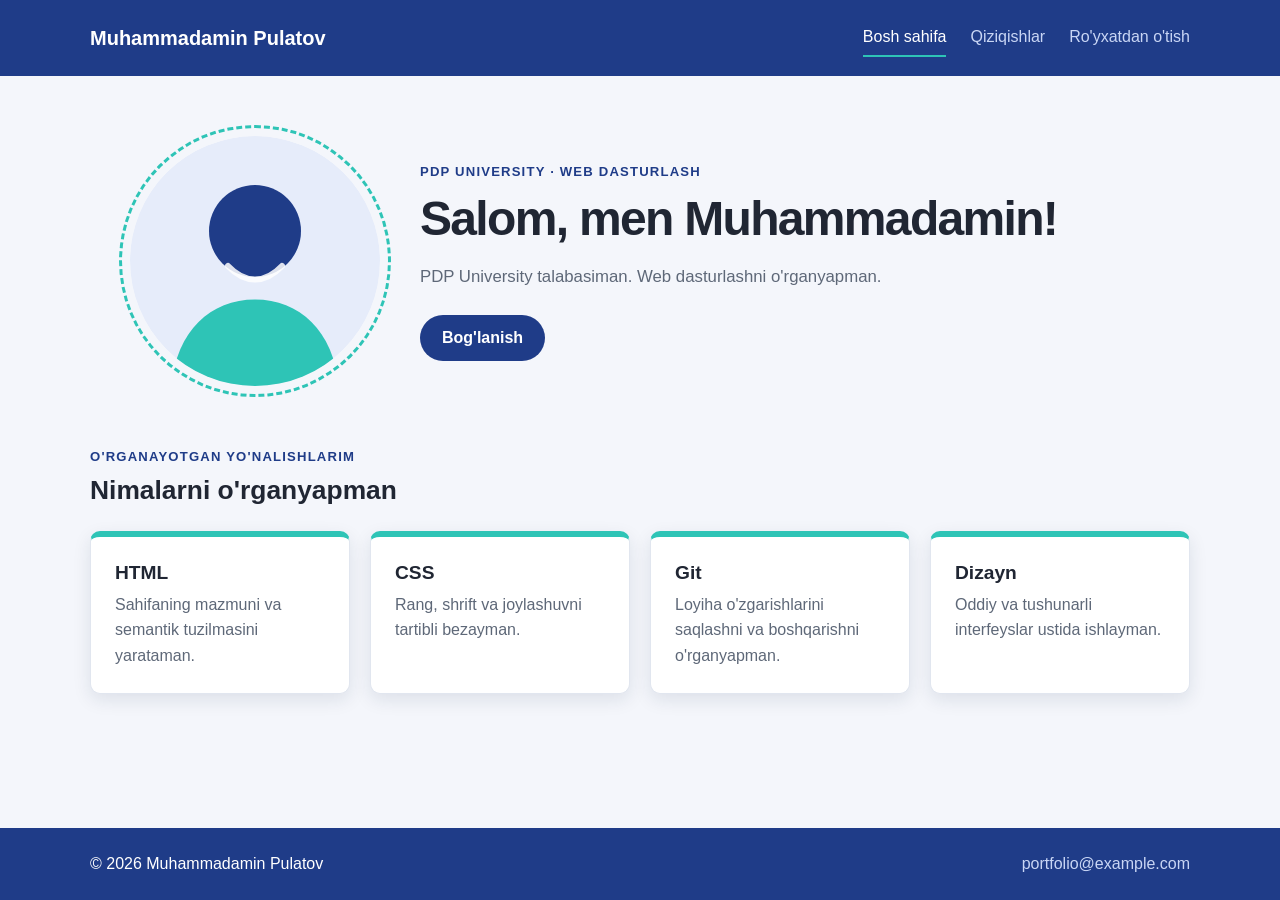
==== students/muhammadamin-pulatov/FlexBox/index.html @ 7900b641 "09-flexbox-homepage: portfolio layout Co-authored-by: Copilot <223556219+Copilot@users.noreply.githu" ====
<!doctype html>
<html lang="uz">
<head>
  <meta charset="utf-8">
  <meta name="viewport" content="width=device-width, initial-scale=1">
  <meta name="description" content="Web dasturlashni o'rganayotgan talabaning sodda portfolio sahifasi.">
  <title>Bosh sahifa | Portfolio</title>
  <link rel="stylesheet" href="css/style.css">
</head>
<body>
  <header class="navbar">
    <div class="navbar-inner">
      <a class="logo" href="index.html">Muhammadamin Pulatov</a>
      <nav aria-label="Asosiy menyu">
        <ul class="menu">
          <li><a href="index.html" aria-current="page">Bosh sahifa</a></li>
          <li><a href="pages/qiziqishlar.html">Qiziqishlar</a></li>
          <li><a href="pages/register.html">Ro'yxatdan o'tish</a></li>
        </ul>
      </nav>
    </div>
  </header>

  <main class="container">
    <section class="hero" aria-labelledby="hero-title">
      <img class="hero-img" src="images/portrait.svg" alt="Portfolio uchun sodda profil rasmi">
      <div class="hero-text">
        <p class="eyebrow">PDP University · Web dasturlash</p>
        <h1 id="hero-title">Salom, men Muhammadamin!</h1>
        <p>PDP University talabasiman. Web dasturlashni o'rganyapman.</p>
        <a class="btn" href="pages/register.html">Bog'lanish</a>
      </div>
    </section>

    <section class="section" aria-labelledby="skills-title">
      <div class="section-heading">
        <p class="eyebrow">O'rganayotgan yo'nalishlarim</p>
        <h2 id="skills-title">Nimalarni o'rganyapman</h2>
      </div>
      <div class="cards">
        <article class="card">
          <h3>HTML</h3>
          <p>Sahifaning mazmuni va semantik tuzilmasini yarataman.</p>
        </article>
        <article class="card">
          <h3>CSS</h3>
          <p>Rang, shrift va joylashuvni tartibli bezayman.</p>
        </article>
        <article class="card">
          <h3>Git</h3>
          <p>Loyiha o'zgarishlarini saqlashni va boshqarishni o'rganyapman.</p>
        </article>
        <article class="card">
          <h3>Dizayn</h3>
          <p>Oddiy va tushunarli interfeyslar ustida ishlayman.</p>
        </article>
      </div>
    </section>
  </main>

  <footer class="footer">
    <div class="footer-inner">
      <p>© 2026 Muhammadamin Pulatov</p>
      <a href="mailto:portfolio@example.com">portfolio@example.com</a>
    </div>
  </footer>
</body>
</html>
---- students/muhammadamin-pulatov/FlexBox/css/style.css ----
:root {
  color-scheme: light;
  --navy: #1f3c88;
  --teal: #2ec4b6;
  --ink: #202633;
  --muted: #5e6878;
  --page: #f4f6fb;
  --white: #ffffff;
  --line: #e1e6ef;
  --shadow: 0 6px 18px rgb(20 35 70 / 10%);
}

* {
  box-sizing: border-box;
}

body {
  min-width: 320px;
  min-height: 100vh;
  margin: 0;
  display: flex;
  flex-direction: column;
  background: var(--page);
  color: var(--ink);
  font-family: Arial, Helvetica, sans-serif;
  line-height: 1.6;
}

a {
  color: inherit;
}

button,
input,
select {
  font: inherit;
}

:focus-visible {
  outline: 3px solid var(--teal);
  outline-offset: 4px;
}

.navbar {
  background: var(--navy);
}

.navbar-inner,
.footer-inner {
  width: min(1100px, calc(100% - 48px));
  margin: 0 auto;
  display: flex;
  align-items: center;
  justify-content: space-between;
  gap: 24px;
}

.navbar-inner {
  min-height: 76px;
}

.logo {
  color: var(--white);
  font-size: 1.25rem;
  font-weight: 700;
  text-decoration: none;
  white-space: nowrap;
}

.menu {
  display: flex;
  align-items: center;
  gap: 24px;
  margin: 0;
  padding: 0;
  list-style: none;
}

.menu a {
  display: inline-block;
  padding: 5px 0;
  border-bottom: 2px solid transparent;
  color: #c9d6f5;
  text-decoration: none;
}

.menu a:hover,
.menu a[aria-current="page"] {
  border-bottom-color: var(--teal);
  color: var(--white);
}

.container {
  width: min(1100px, calc(100% - 48px));
  margin: 0 auto;
  flex: 1;
}

.hero {
  display: flex;
  align-items: center;
  gap: 40px;
  padding: 60px 40px;
}

.hero-img {
  width: 250px;
  height: 250px;
  flex: 0 0 250px;
  border-radius: 50%;
  outline: 3px dashed var(--teal);
  outline-offset: 8px;
  object-fit: cover;
}

.hero-text {
  flex: 1;
  max-width: 680px;
}

.eyebrow {
  margin: 0 0 8px;
  color: var(--navy);
  font-size: 0.82rem;
  font-weight: 700;
  letter-spacing: 0.09em;
  text-transform: uppercase;
}

h1,
h2,
h3,
p {
  margin-top: 0;
}

h1,
h2,
h3 {
  line-height: 1.2;
}

h1 {
  max-width: 760px;
  margin-bottom: 16px;
  font-size: clamp(2rem, 4vw, 3rem);
  letter-spacing: -0.035em;
}

h2 {
  margin-bottom: 10px;
  font-size: 1.65rem;
}

h3 {
  margin-bottom: 8px;
  font-size: 1.2rem;
}

.hero-text > p:not(.eyebrow),
.intro {
  max-width: 640px;
  margin-bottom: 24px;
  color: var(--muted);
  font-size: 1.05rem;
}

.btn {
  display: inline-flex;
  align-items: center;
  justify-content: center;
  min-height: 46px;
  padding: 10px 22px;
  border: 0;
  border-radius: 999px;
  background: var(--navy);
  color: var(--white);
  font-weight: 700;
  text-decoration: none;
  cursor: pointer;
  transition: background-color 160ms ease, transform 160ms ease;
}

.btn:hover {
  transform: translateY(-2px);
  background: #162d69;
}

.btn:disabled {
  transform: none;
  background: #7b879f;
  cursor: not-allowed;
}

.section {
  padding: 0 0 72px;
}

.section-heading {
  margin-bottom: 24px;
}

.section-heading > p:last-child {
  margin-bottom: 0;
}

.cards {
  display: flex;
  flex-wrap: wrap;
  gap: 20px;
}

.card {
  min-width: 200px;
  flex: 1;
  padding: 24px;
  border: 1px solid var(--line);
  border-top: 6px solid var(--teal);
  border-radius: 10px;
  background: var(--white);
  box-shadow: var(--shadow);
}

.card p {
  margin-bottom: 0;
  color: var(--muted);
}

.page-content {
  padding-top: 64px;
}

.page-content .section {
  padding-bottom: 80px;
}

.contact-layout {
  display: flex;
  align-items: flex-start;
  gap: 48px;
}

.contact-copy,
.contact-form {
  flex: 1;
}

.contact-email a {
  color: var(--navy);
  font-weight: 700;
}

.contact-form {
  display: flex;
  flex-direction: column;
  gap: 10px;
}

.contact-form h2,
.contact-form .form-note {
  margin-bottom: 0;
}

.form-note {
  color: var(--muted);
  font-size: 0.92rem;
}

.contact-form label {
  margin-top: 6px;
  font-weight: 700;
}

.contact-form input,
.contact-form select {
  width: 100%;
  min-height: 44px;
  padding: 8px 12px;
  border: 1px solid #c8d0df;
  border-radius: 6px;
  background: var(--white);
  color: var(--ink);
}

.contact-form .btn {
  align-self: flex-start;
  margin-top: 10px;
}

.footer {
  background: var(--navy);
  color: var(--white);
}

.footer-inner {
  min-height: 72px;
  flex-wrap: wrap;
  padding: 16px 0;
}

.footer-inner p {
  margin: 0;
}

.footer-inner a {
  color: #c9d6f5;
  text-decoration: none;
}

.footer-inner a:hover {
  color: var(--white);
  text-decoration: underline;
}

@media (max-width: 720px) {
  .navbar-inner {
    align-items: flex-start;
    flex-direction: column;
    gap: 8px;
    padding: 16px 0;
  }

  .menu {
    flex-wrap: wrap;
    gap: 8px 20px;
  }

  .hero {
    align-items: flex-start;
    flex-direction: column;
    gap: 32px;
    padding: 48px 0 56px;
  }

  .hero-img {
    width: 190px;
    height: 190px;
    flex-basis: 190px;
    align-self: center;
  }

  .contact-layout {
    flex-direction: column;
    gap: 20px;
  }

  .contact-form {
    width: 100%;
  }
}

@media (max-width: 480px) {
  .navbar-inner,
  .footer-inner,
  .container {
    width: min(100% - 32px, 1100px);
  }

  .menu {
    gap: 6px 14px;
  }

  .menu a {
    font-size: 0.93rem;
  }

  .hero {
    padding-bottom: 56px;
  }

  .card {
    min-width: 100%;
  }

  .footer-inner {
    align-items: flex-start;
    flex-direction: column;
    gap: 4px;
  }
}

@media (prefers-reduced-motion: reduce) {
  *,
  *::before,
  *::after {
    scroll-behavior: auto !important;
    transition-duration: 0.01ms !important;
    animation-duration: 0.01ms !important;
    animation-iteration-count: 1 !important;
  }
}
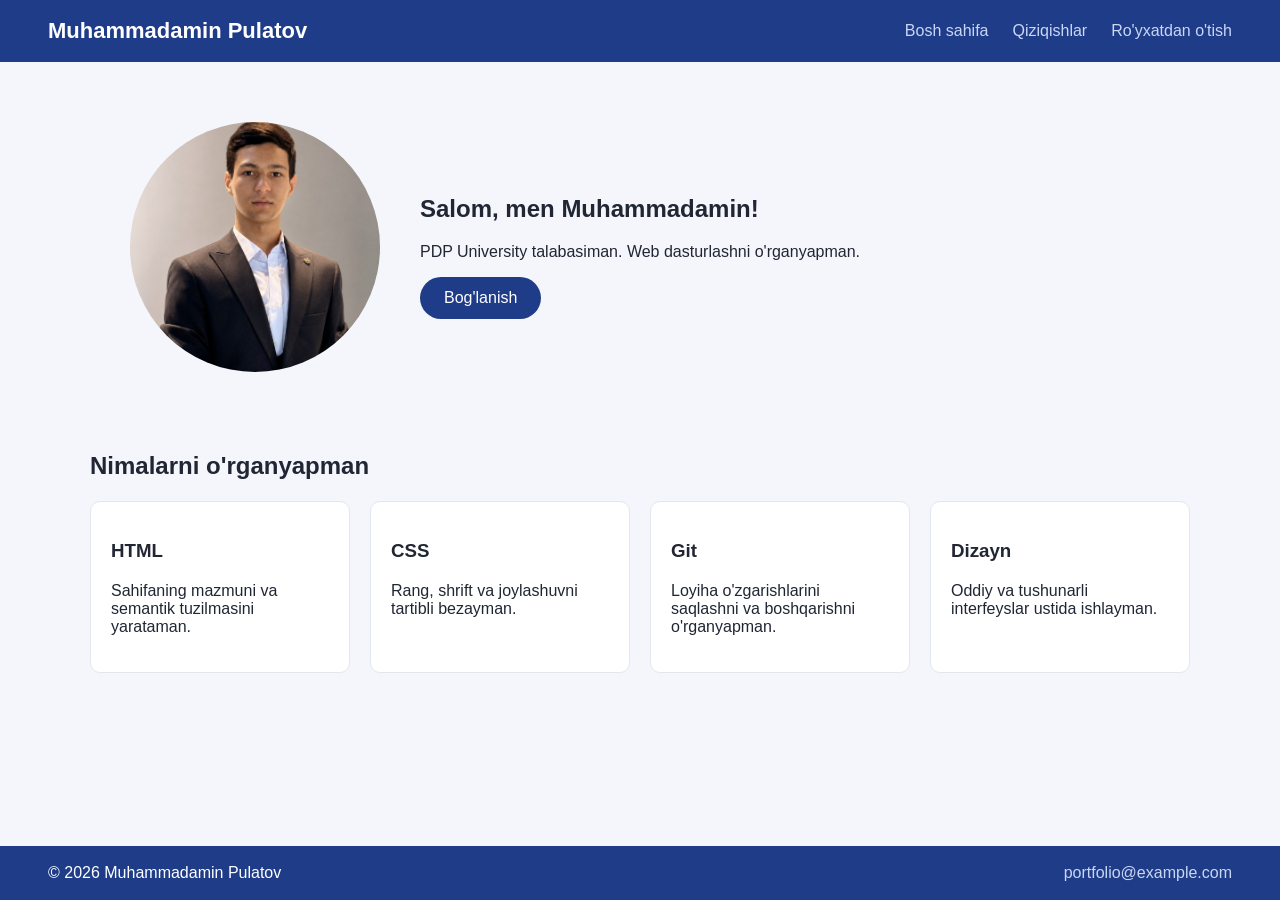
==== commit d368c026: "09-flexbox-homepage: simplify portfolio code Co-authored-by: Copilot <223556219+Copilot@users.norepl" ====
--- a/students/muhammadamin-pulatov/FlexBox/index.html
+++ b/students/muhammadamin-pulatov/FlexBox/index.html
@@ -9,34 +9,28 @@
 </head>
 <body>
   <header class="navbar">
-    <div class="navbar-inner">
-      <a class="logo" href="index.html">Muhammadamin Pulatov</a>
-      <nav aria-label="Asosiy menyu">
-        <ul class="menu">
-          <li><a href="index.html" aria-current="page">Bosh sahifa</a></li>
-          <li><a href="pages/qiziqishlar.html">Qiziqishlar</a></li>
-          <li><a href="pages/register.html">Ro'yxatdan o'tish</a></li>
-        </ul>
-      </nav>
-    </div>
+    <a class="logo" href="index.html">Muhammadamin Pulatov</a>
+    <nav aria-label="Asosiy menyu">
+      <ul class="menu">
+        <li><a href="index.html" aria-current="page">Bosh sahifa</a></li>
+        <li><a href="pages/qiziqishlar.html">Qiziqishlar</a></li>
+        <li><a href="pages/register.html">Ro'yxatdan o'tish</a></li>
+      </ul>
+    </nav>
   </header>
 
   <main class="container">
-    <section class="hero" aria-labelledby="hero-title">
-      <img class="hero-img" src="images/portrait.svg" alt="Portfolio uchun sodda profil rasmi">
+    <section class="hero">
+      <img class="hero-img" src="images/portrait.jpg" alt="Muhammadamin Pulatov surati">
       <div class="hero-text">
-        <p class="eyebrow">PDP University · Web dasturlash</p>
-        <h1 id="hero-title">Salom, men Muhammadamin!</h1>
+        <h1>Salom, men Muhammadamin!</h1>
         <p>PDP University talabasiman. Web dasturlashni o'rganyapman.</p>
         <a class="btn" href="pages/register.html">Bog'lanish</a>
       </div>
     </section>
 
-    <section class="section" aria-labelledby="skills-title">
-      <div class="section-heading">
-        <p class="eyebrow">O'rganayotgan yo'nalishlarim</p>
-        <h2 id="skills-title">Nimalarni o'rganyapman</h2>
-      </div>
+    <section class="skills">
+      <h2>Nimalarni o'rganyapman</h2>
       <div class="cards">
         <article class="card">
           <h3>HTML</h3>
@@ -59,10 +53,8 @@
   </main>
 
   <footer class="footer">
-    <div class="footer-inner">
-      <p>© 2026 Muhammadamin Pulatov</p>
-      <a href="mailto:portfolio@example.com">portfolio@example.com</a>
-    </div>
+    <p>© 2026 Muhammadamin Pulatov</p>
+    <a href="mailto:portfolio@example.com">portfolio@example.com</a>
   </footer>
 </body>
 </html>
--- a/students/muhammadamin-pulatov/FlexBox/css/style.css
+++ b/students/muhammadamin-pulatov/FlexBox/css/style.css
@@ -1,75 +1,37 @@
-:root {
-  color-scheme: light;
-  --navy: #1f3c88;
-  --teal: #2ec4b6;
-  --ink: #202633;
-  --muted: #5e6878;
-  --page: #f4f6fb;
-  --white: #ffffff;
-  --line: #e1e6ef;
-  --shadow: 0 6px 18px rgb(20 35 70 / 10%);
-}
-
 * {
   box-sizing: border-box;
 }
 
 body {
-  min-width: 320px;
   min-height: 100vh;
   margin: 0;
   display: flex;
   flex-direction: column;
-  background: var(--page);
-  color: var(--ink);
-  font-family: Arial, Helvetica, sans-serif;
-  line-height: 1.6;
+  background: #f4f6fb;
+  color: #202633;
+  font: 16px Arial, sans-serif;
 }
 
-a {
-  color: inherit;
-}
-
-button,
-input,
-select {
-  font: inherit;
-}
-
-:focus-visible {
-  outline: 3px solid var(--teal);
-  outline-offset: 4px;
-}
-
-.navbar {
-  background: var(--navy);
-}
-
-.navbar-inner,
-.footer-inner {
-  width: min(1100px, calc(100% - 48px));
-  margin: 0 auto;
+.navbar,
+.footer {
   display: flex;
   align-items: center;
   justify-content: space-between;
   gap: 24px;
-}
-
-.navbar-inner {
-  min-height: 76px;
+  padding: 18px 48px;
+  background: #1f3c88;
+  color: white;
 }
 
 .logo {
-  color: var(--white);
-  font-size: 1.25rem;
-  font-weight: 700;
+  color: white;
+  font-size: 22px;
+  font-weight: bold;
   text-decoration: none;
-  white-space: nowrap;
 }
 
 .menu {
   display: flex;
-  align-items: center;
   gap: 24px;
   margin: 0;
   padding: 0;
@@ -77,17 +39,15 @@
 }
 
 .menu a {
-  display: inline-block;
-  padding: 5px 0;
+  padding-bottom: 4px;
   border-bottom: 2px solid transparent;
   color: #c9d6f5;
   text-decoration: none;
 }
 
-.menu a:hover,
-.menu a[aria-current="page"] {
-  border-bottom-color: var(--teal);
-  color: var(--white);
+.menu a:hover {
+  border-bottom-color: #2ec4b6;
+  color: white;
 }
 
 .container {
@@ -106,32 +66,12 @@
 .hero-img {
   width: 250px;
   height: 250px;
-  flex: 0 0 250px;
   border-radius: 50%;
-  outline: 3px dashed var(--teal);
-  outline-offset: 8px;
   object-fit: cover;
 }
 
 .hero-text {
   flex: 1;
-  max-width: 680px;
-}
-
-.eyebrow {
-  margin: 0 0 8px;
-  color: var(--navy);
-  font-size: 0.82rem;
-  font-weight: 700;
-  letter-spacing: 0.09em;
-  text-transform: uppercase;
-}
-
-h1,
-h2,
-h3,
-p {
-  margin-top: 0;
 }
 
 h1,
@@ -140,68 +80,17 @@
   line-height: 1.2;
 }
 
-h1 {
-  max-width: 760px;
-  margin-bottom: 16px;
-  font-size: clamp(2rem, 4vw, 3rem);
-  letter-spacing: -0.035em;
+.btn {
+  display: inline-block;
+  padding: 12px 24px;
+  border-radius: 999px;
+  background: #1f3c88;
+  color: white;
+  text-decoration: none;
 }
 
-h2 {
-  margin-bottom: 10px;
-  font-size: 1.65rem;
-}
-
-h3 {
-  margin-bottom: 8px;
-  font-size: 1.2rem;
-}
-
-.hero-text > p:not(.eyebrow),
-.intro {
-  max-width: 640px;
-  margin-bottom: 24px;
-  color: var(--muted);
-  font-size: 1.05rem;
-}
-
-.btn {
-  display: inline-flex;
-  align-items: center;
-  justify-content: center;
-  min-height: 46px;
-  padding: 10px 22px;
-  border: 0;
-  border-radius: 999px;
-  background: var(--navy);
-  color: var(--white);
-  font-weight: 700;
-  text-decoration: none;
-  cursor: pointer;
-  transition: background-color 160ms ease, transform 160ms ease;
-}
-
-.btn:hover {
-  transform: translateY(-2px);
-  background: #162d69;
-}
-
-.btn:disabled {
-  transform: none;
-  background: #7b879f;
-  cursor: not-allowed;
-}
-
-.section {
-  padding: 0 0 72px;
-}
-
-.section-heading {
-  margin-bottom: 24px;
-}
-
-.section-heading > p:last-child {
-  margin-bottom: 0;
+.skills {
+  padding-bottom: 60px;
 }
 
 .cards {
@@ -213,179 +102,83 @@
 .card {
   min-width: 200px;
   flex: 1;
-  padding: 24px;
-  border: 1px solid var(--line);
-  border-top: 6px solid var(--teal);
+  padding: 20px;
+  border: 1px solid #e1e6ef;
   border-radius: 10px;
-  background: var(--white);
-  box-shadow: var(--shadow);
+  background: white;
 }
 
-.card p {
-  margin-bottom: 0;
-  color: var(--muted);
+.page {
+  padding: 40px 0;
 }
 
-.page-content {
-  padding-top: 64px;
+.contact {
+  display: flex;
+  gap: 40px;
 }
 
-.page-content .section {
-  padding-bottom: 80px;
-}
-
-.contact-layout {
-  display: flex;
-  align-items: flex-start;
-  gap: 48px;
-}
-
-.contact-copy,
-.contact-form {
+.contact-info,
+.form {
   flex: 1;
 }
 
-.contact-email a {
-  color: var(--navy);
-  font-weight: 700;
-}
-
-.contact-form {
+.form {
   display: flex;
   flex-direction: column;
   gap: 10px;
 }
 
-.contact-form h2,
-.contact-form .form-note {
-  margin-bottom: 0;
+.form input,
+.form select {
+  padding: 8px;
+  border: 1px solid #c8d0df;
+  border-radius: 6px;
+  font: inherit;
 }
 
-.form-note {
-  color: var(--muted);
-  font-size: 0.92rem;
+.form .btn {
+  align-self: flex-start;
+  border: 0;
+  cursor: pointer;
 }
 
-.contact-form label {
-  margin-top: 6px;
-  font-weight: 700;
-}
-
-.contact-form input,
-.contact-form select {
-  width: 100%;
-  min-height: 44px;
-  padding: 8px 12px;
-  border: 1px solid #c8d0df;
-  border-radius: 6px;
-  background: var(--white);
-  color: var(--ink);
-}
-
-.contact-form .btn {
-  align-self: flex-start;
-  margin-top: 10px;
-}
-
-.footer {
-  background: var(--navy);
-  color: var(--white);
-}
-
-.footer-inner {
-  min-height: 72px;
-  flex-wrap: wrap;
-  padding: 16px 0;
-}
-
-.footer-inner p {
+.footer p {
   margin: 0;
 }
 
-.footer-inner a {
+.footer a {
   color: #c9d6f5;
   text-decoration: none;
 }
 
-.footer-inner a:hover {
-  color: var(--white);
-  text-decoration: underline;
-}
+@media (max-width: 720px) {
+  .navbar,
+  .footer,
+  .hero,
+  .contact {
+    flex-direction: column;
+    align-items: flex-start;
+  }
 
-@media (max-width: 720px) {
-  .navbar-inner {
-    align-items: flex-start;
-    flex-direction: column;
-    gap: 8px;
-    padding: 16px 0;
+  .navbar,
+  .footer {
+    padding: 18px 24px;
   }
 
   .menu {
     flex-wrap: wrap;
-    gap: 8px 20px;
+    gap: 12px 20px;
   }
 
   .hero {
-    align-items: flex-start;
-    flex-direction: column;
-    gap: 32px;
-    padding: 48px 0 56px;
+    padding: 48px 0;
   }
 
   .hero-img {
-    width: 190px;
-    height: 190px;
-    flex-basis: 190px;
     align-self: center;
-  }
-
-  .contact-layout {
-    flex-direction: column;
-    gap: 20px;
-  }
-
-  .contact-form {
-    width: 100%;
-  }
-}
-
-@media (max-width: 480px) {
-  .navbar-inner,
-  .footer-inner,
-  .container {
-    width: min(100% - 32px, 1100px);
-  }
-
-  .menu {
-    gap: 6px 14px;
-  }
-
-  .menu a {
-    font-size: 0.93rem;
-  }
-
-  .hero {
-    padding-bottom: 56px;
   }
 
   .card {
     min-width: 100%;
   }
-
-  .footer-inner {
-    align-items: flex-start;
-    flex-direction: column;
-    gap: 4px;
-  }
 }
-
-@media (prefers-reduced-motion: reduce) {
-  *,
-  *::before,
-  *::after {
-    scroll-behavior: auto !important;
-    transition-duration: 0.01ms !important;
-    animation-duration: 0.01ms !important;
-    animation-iteration-count: 1 !important;
-  }
-}
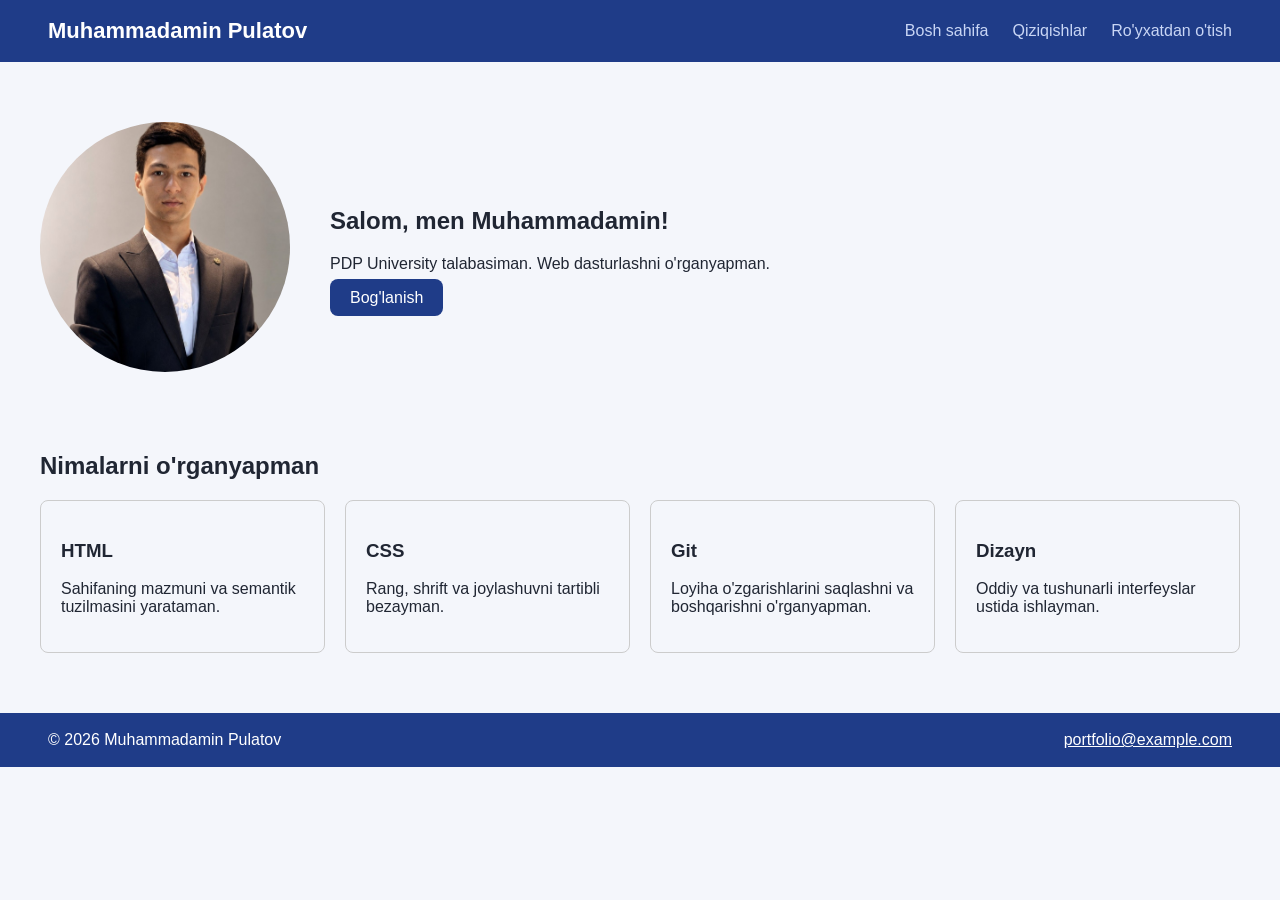
==== commit f563c0b3: "09-flexbox-homepage: match lesson CSS Co-authored-by: Copilot <223556219+Copilot@users.noreply.githu" ====
--- a/students/muhammadamin-pulatov/FlexBox/index.html
+++ b/students/muhammadamin-pulatov/FlexBox/index.html
@@ -19,7 +19,7 @@
     </nav>
   </header>
 
-  <main class="container">
+  <main>
     <section class="hero">
       <img class="hero-img" src="images/portrait.jpg" alt="Muhammadamin Pulatov surati">
       <div class="hero-text">
@@ -32,22 +32,22 @@
     <section class="skills">
       <h2>Nimalarni o'rganyapman</h2>
       <div class="cards">
-        <article class="card">
+        <div class="card">
           <h3>HTML</h3>
           <p>Sahifaning mazmuni va semantik tuzilmasini yarataman.</p>
-        </article>
-        <article class="card">
+        </div>
+        <div class="card">
           <h3>CSS</h3>
           <p>Rang, shrift va joylashuvni tartibli bezayman.</p>
-        </article>
-        <article class="card">
+        </div>
+        <div class="card">
           <h3>Git</h3>
           <p>Loyiha o'zgarishlarini saqlashni va boshqarishni o'rganyapman.</p>
-        </article>
-        <article class="card">
+        </div>
+        <div class="card">
           <h3>Dizayn</h3>
           <p>Oddiy va tushunarli interfeyslar ustida ishlayman.</p>
-        </article>
+        </div>
       </div>
     </section>
   </main>
--- a/students/muhammadamin-pulatov/FlexBox/css/style.css
+++ b/students/muhammadamin-pulatov/FlexBox/css/style.css
@@ -3,24 +3,18 @@
 }
 
 body {
-  min-height: 100vh;
   margin: 0;
-  display: flex;
-  flex-direction: column;
   background: #f4f6fb;
   color: #202633;
-  font: 16px Arial, sans-serif;
+  font-family: Arial, sans-serif;
 }
 
-.navbar,
-.footer {
+.navbar {
   display: flex;
+  justify-content: space-between;
   align-items: center;
-  justify-content: space-between;
-  gap: 24px;
   padding: 18px 48px;
   background: #1f3c88;
-  color: white;
 }
 
 .logo {
@@ -46,14 +40,8 @@
 }
 
 .menu a:hover {
+  color: white;
   border-bottom-color: #2ec4b6;
-  color: white;
-}
-
-.container {
-  width: min(1100px, calc(100% - 48px));
-  margin: 0 auto;
-  flex: 1;
 }
 
 .hero {
@@ -66,31 +54,24 @@
 .hero-img {
   width: 250px;
   height: 250px;
+  object-fit: cover;
   border-radius: 50%;
-  object-fit: cover;
 }
 
 .hero-text {
   flex: 1;
 }
 
-h1,
-h2,
-h3 {
-  line-height: 1.2;
-}
-
 .btn {
-  display: inline-block;
-  padding: 12px 24px;
-  border-radius: 999px;
+  padding: 10px 20px;
+  border-radius: 8px;
   background: #1f3c88;
   color: white;
   text-decoration: none;
 }
 
 .skills {
-  padding-bottom: 60px;
+  padding: 0 40px 60px;
 }
 
 .cards {
@@ -100,46 +81,19 @@
 }
 
 .card {
+  flex: 1;
   min-width: 200px;
-  flex: 1;
   padding: 20px;
-  border: 1px solid #e1e6ef;
-  border-radius: 10px;
-  background: white;
+  border: 1px solid #ccc;
+  border-radius: 8px;
 }
 
-.page {
-  padding: 40px 0;
-}
-
-.contact {
+.footer {
   display: flex;
-  gap: 40px;
-}
-
-.contact-info,
-.form {
-  flex: 1;
-}
-
-.form {
-  display: flex;
-  flex-direction: column;
-  gap: 10px;
-}
-
-.form input,
-.form select {
-  padding: 8px;
-  border: 1px solid #c8d0df;
-  border-radius: 6px;
-  font: inherit;
-}
-
-.form .btn {
-  align-self: flex-start;
-  border: 0;
-  cursor: pointer;
+  justify-content: space-between;
+  padding: 18px 48px;
+  background: #1f3c88;
+  color: white;
 }
 
 .footer p {
@@ -147,38 +101,5 @@
 }
 
 .footer a {
-  color: #c9d6f5;
-  text-decoration: none;
+  color: white;
 }
-
-@media (max-width: 720px) {
-  .navbar,
-  .footer,
-  .hero,
-  .contact {
-    flex-direction: column;
-    align-items: flex-start;
-  }
-
-  .navbar,
-  .footer {
-    padding: 18px 24px;
-  }
-
-  .menu {
-    flex-wrap: wrap;
-    gap: 12px 20px;
-  }
-
-  .hero {
-    padding: 48px 0;
-  }
-
-  .hero-img {
-    align-self: center;
-  }
-
-  .card {
-    min-width: 100%;
-  }
-}
